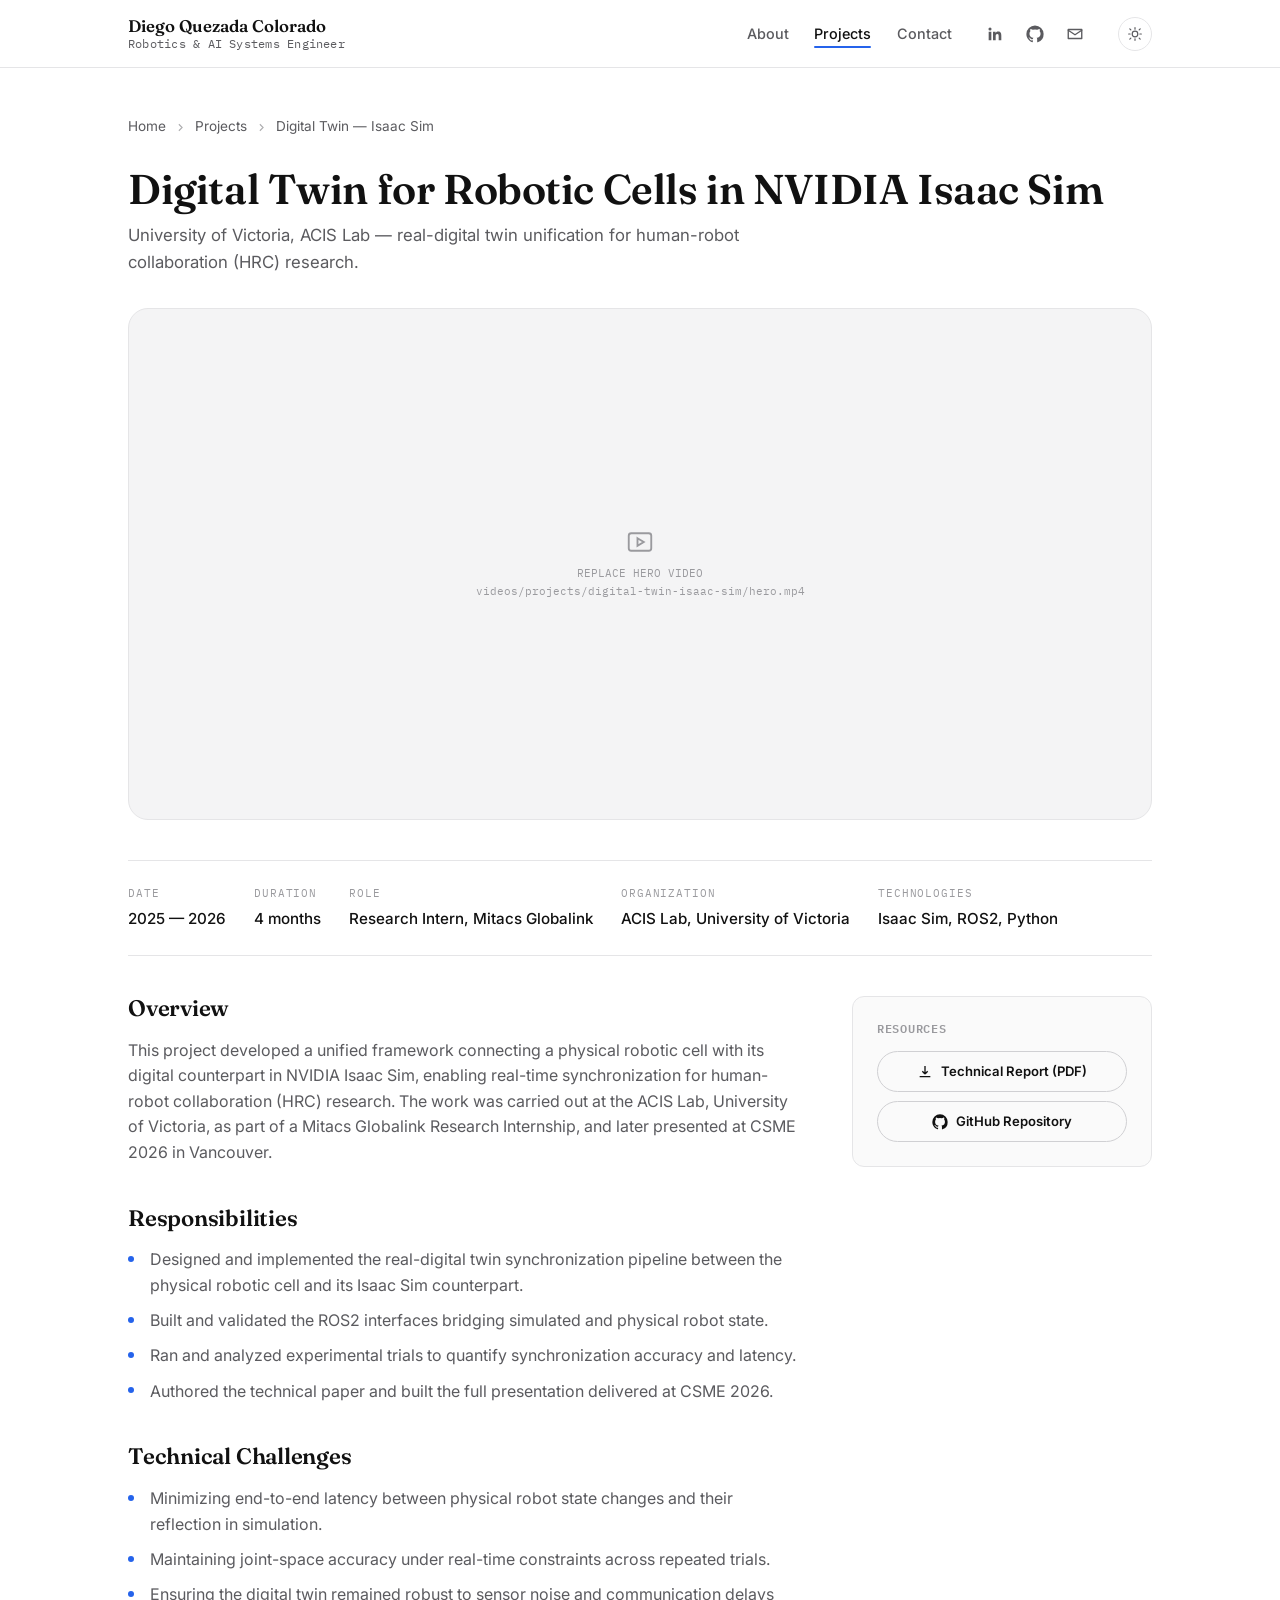
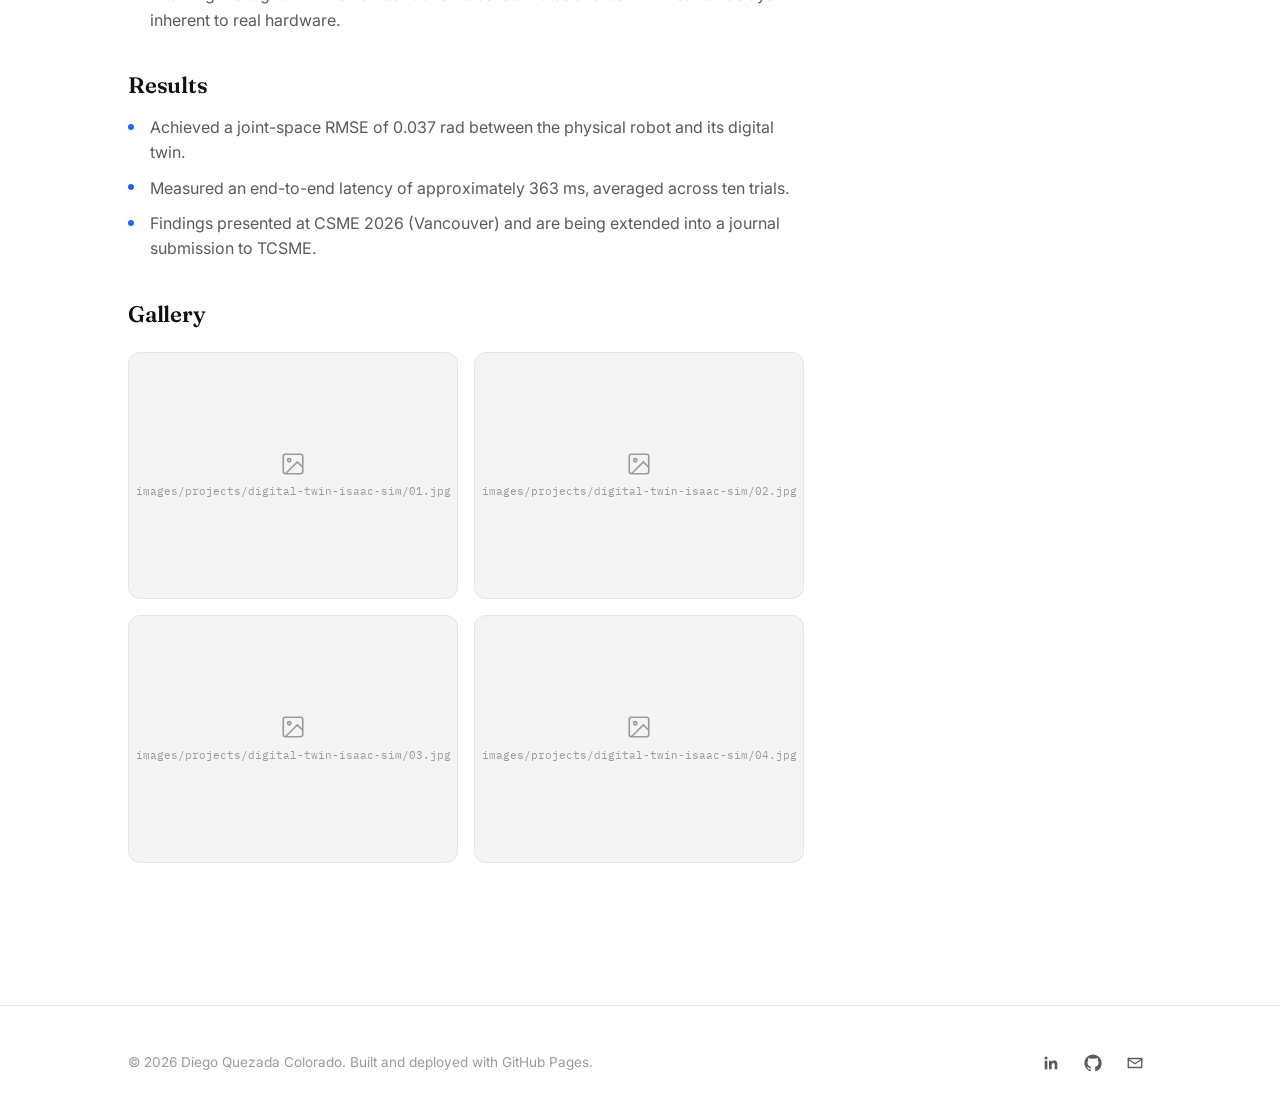
==== projects/digital-twin-isaac-sim/index.html @ 2fb19577 "feat: add new contact page and project details for digital twin, puzzlebot jetson driving, and puzzl" ====
<!DOCTYPE html>
<html lang="en">
<head>
  <meta charset="UTF-8" />
  <meta name="viewport" content="width=device-width, initial-scale=1.0" />
  <title>Digital Twin for Robotic Cells in NVIDIA Isaac Sim — Diego Quezada Colorado</title>
  <meta name="description" content="Real-digital twin unification for human-robot collaboration research using NVIDIA Isaac Sim, developed at the University of Victoria ACIS Lab." />

  <script src="../../js/theme-init.js"></script>

  <link rel="preconnect" href="https://fonts.googleapis.com">
  <link rel="preconnect" href="https://fonts.gstatic.com" crossorigin>
  <link href="https://fonts.googleapis.com/css2?family=Fraunces:wght@400;500;600;700&family=Inter:wght@400;500;600;700&family=IBM+Plex+Mono:wght@400;500&display=swap" rel="stylesheet">

  <link rel="stylesheet" href="../../css/style.css" />
  <link rel="icon" href="data:," />
</head>
<body data-root-depth="2" data-page="projects">

  <div data-include="header"></div>

  <main id="main">
    <section style="padding-top: clamp(2rem, 5vw, 3rem); padding-bottom: 0;">
      <div class="container">
        <nav class="breadcrumb" aria-label="Breadcrumb">
          <a href="/index.html">Home</a>
          <svg viewBox="0 0 24 24" fill="none" stroke="currentColor" stroke-width="2"><path d="M9 6l6 6-6 6"/></svg>
          <a href="/projects.html">Projects</a>
          <svg viewBox="0 0 24 24" fill="none" stroke="currentColor" stroke-width="2"><path d="M9 6l6 6-6 6"/></svg>
          <span>Digital Twin — Isaac Sim</span>
        </nav>

        <h1 class="project-detail-title">Digital Twin for Robotic Cells in NVIDIA Isaac Sim</h1>
        <p class="project-detail-summary">University of Victoria, ACIS Lab — real-digital twin unification for human-robot collaboration (HRC) research.</p>
      </div>
    </section>

    <section style="padding-top: 2rem;">
      <div class="container">

        <div class="project-hero-media">
          <!-- REPLACE VIDEO: videos/projects/digital-twin-isaac-sim/hero.mp4 -->
          <video autoplay loop muted playsinline poster="">
            <source src="../../videos/projects/digital-twin-isaac-sim/hero.mp4" type="video/mp4" />
          </video>
          <div class="project-media-placeholder" style="position:absolute; inset:0;">
            <svg viewBox="0 0 24 24" fill="none" stroke="currentColor" stroke-width="1.5"><rect x="3" y="5" width="18" height="14" rx="2"/><path d="M10 9l5 3-5 3z"/></svg>
            <span>REPLACE HERO VIDEO<br />videos/projects/digital-twin-isaac-sim/hero.mp4</span>
          </div>
        </div>

        <div class="project-meta-row">
          <div class="meta-item">
            <span class="meta-label">Date</span>
            <!-- EDITABLE -->
            <span class="meta-value">2025 — 2026</span>
          </div>
          <div class="meta-item">
            <span class="meta-label">Duration</span>
            <!-- EDITABLE -->
            <span class="meta-value">4 months</span>
          </div>
          <div class="meta-item">
            <span class="meta-label">Role</span>
            <span class="meta-value">Research Intern, Mitacs Globalink</span>
          </div>
          <div class="meta-item">
            <span class="meta-label">Organization</span>
            <span class="meta-value">ACIS Lab, University of Victoria</span>
          </div>
          <div class="meta-item">
            <span class="meta-label">Technologies</span>
            <span class="meta-value">Isaac Sim, ROS2, Python</span>
          </div>
        </div>

        <div class="project-detail-grid">
          <div class="project-detail-body">

            <h2>Overview</h2>
            <p>
              <!-- EDITABLE -->
              This project developed a unified framework connecting a physical robotic cell with its
              digital counterpart in NVIDIA Isaac Sim, enabling real-time synchronization for
              human-robot collaboration (HRC) research. The work was carried out at the ACIS Lab,
              University of Victoria, as part of a Mitacs Globalink Research Internship, and later
              presented at CSME 2026 in Vancouver.
            </p>

            <h2>Responsibilities</h2>
            <ul>
              <li>Designed and implemented the real-digital twin synchronization pipeline between the physical robotic cell and its Isaac Sim counterpart.</li>
              <li>Built and validated the ROS2 interfaces bridging simulated and physical robot state.</li>
              <li>Ran and analyzed experimental trials to quantify synchronization accuracy and latency.</li>
              <li>Authored the technical paper and built the full presentation delivered at CSME 2026.</li>
            </ul>

            <h2>Technical Challenges</h2>
            <ul>
              <li>Minimizing end-to-end latency between physical robot state changes and their reflection in simulation.</li>
              <li>Maintaining joint-space accuracy under real-time constraints across repeated trials.</li>
              <li>Ensuring the digital twin remained robust to sensor noise and communication delays inherent to real hardware.</li>
            </ul>

            <h2>Results</h2>
            <ul>
              <li>Achieved a joint-space RMSE of 0.037 rad between the physical robot and its digital twin.</li>
              <li>Measured an end-to-end latency of approximately 363 ms, averaged across ten trials.</li>
              <li>Findings presented at CSME 2026 (Vancouver) and are being extended into a journal submission to TCSME.</li>
            </ul>

            <h2>Gallery</h2>
            <div class="gallery-grid">
              <div class="gallery-item">
                <div class="gallery-placeholder">
                  <svg viewBox="0 0 24 24" fill="none" stroke="currentColor" stroke-width="1.5"><rect x="3" y="3" width="18" height="18" rx="2"/><circle cx="8.5" cy="8.5" r="1.5"/><path d="M21 15l-5-5L5 21"/></svg>
                  <span>images/projects/digital-twin-isaac-sim/01.jpg</span>
                </div>
              </div>
              <div class="gallery-item">
                <div class="gallery-placeholder">
                  <svg viewBox="0 0 24 24" fill="none" stroke="currentColor" stroke-width="1.5"><rect x="3" y="3" width="18" height="18" rx="2"/><circle cx="8.5" cy="8.5" r="1.5"/><path d="M21 15l-5-5L5 21"/></svg>
                  <span>images/projects/digital-twin-isaac-sim/02.jpg</span>
                </div>
              </div>
              <div class="gallery-item">
                <div class="gallery-placeholder">
                  <svg viewBox="0 0 24 24" fill="none" stroke="currentColor" stroke-width="1.5"><rect x="3" y="3" width="18" height="18" rx="2"/><circle cx="8.5" cy="8.5" r="1.5"/><path d="M21 15l-5-5L5 21"/></svg>
                  <span>images/projects/digital-twin-isaac-sim/03.jpg</span>
                </div>
              </div>
              <div class="gallery-item">
                <div class="gallery-placeholder">
                  <svg viewBox="0 0 24 24" fill="none" stroke="currentColor" stroke-width="1.5"><rect x="3" y="3" width="18" height="18" rx="2"/><circle cx="8.5" cy="8.5" r="1.5"/><path d="M21 15l-5-5L5 21"/></svg>
                  <span>images/projects/digital-twin-isaac-sim/04.jpg</span>
                </div>
              </div>
            </div>

          </div>

          <aside class="project-sidebar">
            <div class="sidebar-card">
              <h3>Resources</h3>
              <div class="sidebar-btn-list">
                <!-- Placeholder: upload PDF to res/ and update href -->
                <a href="../../res/digital-twin-isaac-sim-report.pdf" class="btn btn-outline btn-sm">
                  <svg viewBox="0 0 24 24" fill="none" stroke="currentColor" stroke-width="2"><path d="M12 3v12m0 0l-4-4m4 4l4-4M4 19h16"/></svg>
                  Technical Report (PDF)
                </a>
                <a href="https://github.com/diegoquezadaco" target="_blank" rel="noopener noreferrer" class="btn btn-outline btn-sm">
                  <svg viewBox="0 0 24 24" fill="currentColor"><path d="M12 .5A11.5 11.5 0 0 0 .5 12c0 5.1 3.29 9.42 7.86 10.95.57.1.78-.25.78-.55v-1.94c-3.2.7-3.88-1.54-3.88-1.54-.52-1.33-1.28-1.68-1.28-1.68-1.04-.72.08-.7.08-.7 1.15.08 1.76 1.19 1.76 1.19 1.03 1.76 2.7 1.25 3.36.96.1-.75.4-1.25.73-1.53-2.56-.29-5.25-1.28-5.25-5.7 0-1.26.45-2.29 1.19-3.1-.12-.29-.52-1.47.11-3.06 0 0 .97-.31 3.18 1.18a11.1 11.1 0 0 1 5.8 0c2.2-1.49 3.17-1.18 3.17-1.18.64 1.59.24 2.77.12 3.06.74.81 1.18 1.84 1.18 3.1 0 4.43-2.7 5.4-5.27 5.69.42.36.78 1.07.78 2.16v3.2c0 .3.2.66.79.55A11.5 11.5 0 0 0 23.5 12 11.5 11.5 0 0 0 12 .5z"/></svg>
                  GitHub Repository
                </a>
              </div>
            </div>
          </aside>
        </div>

      </div>
    </section>
  </main>

  <div data-include="footer"></div>

  <script src="../../js/main.js"></script>
</body>
</html>
---- css/style.css ----
/* ==========================================================================
   Diego Quezada Colorado — Portfolio
   Editorial, minimal, black/white with blue accent. Light/Dark theme.
   ========================================================================== */

/* -------------------------------- Tokens -------------------------------- */
:root {
  /* Light theme (default) */
  --color-bg: #ffffff;
  --color-bg-elevated: #fafafa;
  --color-bg-subtle: #f4f4f5;
  --color-text: #111111;
  --color-text-muted: #5b5b5f;
  --color-text-faint: #9a9a9e;
  --color-border: #e5e5e7;
  --color-border-strong: #d0d0d3;
  --color-accent: #2563eb;
  --color-accent-hover: #1d4ed8;
  --color-accent-soft: #eef2ff;

  --font-display: "Fraunces", "Georgia", serif;
  --font-body: "Inter", -apple-system, BlinkMacSystemFont, "Segoe UI", sans-serif;
  --font-mono: "IBM Plex Mono", ui-monospace, SFMono-Regular, Menlo, monospace;

  --maxw: 1120px;
  --pad: clamp(1.25rem, 4vw, 3rem);

  --radius-sm: 6px;
  --radius-md: 12px;
  --radius-lg: 20px;

  --shadow-sm: 0 1px 2px rgba(0,0,0,0.04), 0 1px 1px rgba(0,0,0,0.03);
  --shadow-md: 0 8px 24px rgba(0,0,0,0.06), 0 2px 8px rgba(0,0,0,0.04);
  --shadow-lg: 0 24px 48px rgba(0,0,0,0.10), 0 8px 16px rgba(0,0,0,0.05);

  --ease: cubic-bezier(0.22, 1, 0.36, 1);
  --dur-fast: 150ms;
  --dur-med: 320ms;
  --dur-slow: 600ms;
}

[data-theme="dark"] {
  --color-bg: #0c0c0d;
  --color-bg-elevated: #131315;
  --color-bg-subtle: #17181a;
  --color-text: #f2f2f3;
  --color-text-muted: #a3a3a8;
  --color-text-faint: #6b6b70;
  --color-border: #232326;
  --color-border-strong: #313134;
  --color-accent: #5b8def;
  --color-accent-hover: #7ba3f5;
  --color-accent-soft: #14203a;

  --shadow-sm: 0 1px 2px rgba(0,0,0,0.3);
  --shadow-md: 0 8px 24px rgba(0,0,0,0.4);
  --shadow-lg: 0 24px 48px rgba(0,0,0,0.5);
}

/* -------------------------------- Reset ---------------------------------- */
*, *::before, *::after { box-sizing: border-box; }
* { margin: 0; padding: 0; }

html {
  scroll-behavior: smooth;
  -webkit-text-size-adjust: 100%;
}

@media (prefers-reduced-motion: reduce) {
  html { scroll-behavior: auto; }
  *, *::before, *::after {
    animation-duration: 0.01ms !important;
    animation-iteration-count: 1 !important;
    transition-duration: 0.01ms !important;
    scroll-behavior: auto !important;
  }
}

body {
  background: var(--color-bg);
  color: var(--color-text);
  font-family: var(--font-body);
  font-size: 16px;
  line-height: 1.6;
  -webkit-font-smoothing: antialiased;
  -moz-osx-font-smoothing: grayscale;
  transition: background-color var(--dur-med) var(--ease), color var(--dur-med) var(--ease);
  overflow-x: hidden;
}

img, video { max-width: 100%; display: block; }

a { color: inherit; text-decoration: none; }

ul, ol { list-style: none; }

button { font: inherit; cursor: pointer; background: none; border: none; color: inherit; }

h1, h2, h3, h4 {
  font-family: var(--font-display);
  font-weight: 600;
  line-height: 1.15;
  letter-spacing: -0.01em;
}

/* -------------------------------- Layout --------------------------------- */
.container {
  max-width: var(--maxw);
  margin: 0 auto;
  padding-left: var(--pad);
  padding-right: var(--pad);
}

section {
  padding: clamp(3.5rem, 8vw, 6.5rem) 0;
}

.section-border-top {
  border-top: 1px solid var(--color-border);
}

.section-head {
  display: flex;
  align-items: baseline;
  justify-content: space-between;
  gap: 1.5rem;
  margin-bottom: clamp(2rem, 5vw, 3rem);
  flex-wrap: wrap;
}

.section-eyebrow {
  display: block;
  font-family: var(--font-mono);
  font-size: 0.75rem;
  letter-spacing: 0.12em;
  text-transform: uppercase;
  color: var(--color-accent);
  margin-bottom: 0.6rem;
}

.section-title {
  font-size: clamp(1.6rem, 3vw, 2.25rem);
}

.section-sub {
  color: var(--color-text-muted);
  font-size: 1rem;
  max-width: 46ch;
}

/* -------------------------------- Nav ------------------------------------ */
.site-header {
  position: sticky;
  top: 0;
  z-index: 100;
  background: color-mix(in srgb, var(--color-bg) 88%, transparent);
  backdrop-filter: blur(10px) saturate(140%);
  -webkit-backdrop-filter: blur(10px) saturate(140%);
  border-bottom: 1px solid var(--color-border);
  transition: background-color var(--dur-med) var(--ease), border-color var(--dur-med) var(--ease);
}

.nav {
  display: flex;
  align-items: center;
  justify-content: space-between;
  gap: 1.5rem;
  padding-top: 1rem;
  padding-bottom: 1rem;
}

.nav-brand {
  display: flex;
  flex-direction: column;
  line-height: 1.25;
}

.nav-name {
  font-family: var(--font-display);
  font-weight: 600;
  font-size: 1.05rem;
  color: var(--color-text);
}

.nav-title {
  font-size: 0.72rem;
  color: var(--color-text-muted);
  font-family: var(--font-mono);
  letter-spacing: 0.02em;
}

.nav-right {
  display: flex;
  align-items: center;
  gap: clamp(0.75rem, 2vw, 2rem);
}

.nav-links {
  display: flex;
  align-items: center;
  gap: clamp(1rem, 2vw, 1.75rem);
}

.nav-links a {
  font-size: 0.9rem;
  font-weight: 500;
  color: var(--color-text-muted);
  position: relative;
  padding: 0.25rem 0;
  transition: color var(--dur-fast) var(--ease);
}

.nav-links a:hover,
.nav-links a.active {
  color: var(--color-text);
}

.nav-links a.active::after {
  content: "";
  position: absolute;
  left: 0; right: 0; bottom: -2px;
  height: 2px;
  background: var(--color-accent);
  border-radius: 2px;
}

.nav-icons {
  display: flex;
  align-items: center;
  gap: 0.4rem;
}

.icon-btn {
  display: inline-flex;
  align-items: center;
  justify-content: center;
  width: 34px;
  height: 34px;
  border-radius: 50%;
  color: var(--color-text-muted);
  transition: color var(--dur-fast) var(--ease), background-color var(--dur-fast) var(--ease), transform var(--dur-fast) var(--ease);
}

.icon-btn:hover {
  color: var(--color-accent);
  background: var(--color-accent-soft);
  transform: translateY(-1px);
}

.icon-btn svg { width: 18px; height: 18px; }

.theme-toggle {
  display: inline-flex;
  align-items: center;
  justify-content: center;
  width: 34px;
  height: 34px;
  border-radius: 50%;
  border: 1px solid var(--color-border);
  color: var(--color-text-muted);
  transition: color var(--dur-fast) var(--ease), border-color var(--dur-fast) var(--ease), transform var(--dur-fast) var(--ease);
}

.theme-toggle:hover {
  color: var(--color-accent);
  border-color: var(--color-accent);
  transform: rotate(15deg);
}

.theme-toggle svg { width: 16px; height: 16px; }
.theme-toggle .icon-moon { display: none; }
[data-theme="dark"] .theme-toggle .icon-sun { display: none; }
[data-theme="dark"] .theme-toggle .icon-moon { display: block; }

.nav-toggle {
  display: none;
  width: 34px; height: 34px;
  align-items: center; justify-content: center;
}
.nav-toggle svg { width: 22px; height: 22px; }

/* -------------------------------- Buttons --------------------------------- */
.btn {
  display: inline-flex;
  align-items: center;
  gap: 0.5rem;
  padding: 0.75rem 1.5rem;
  border-radius: 999px;
  font-size: 0.9rem;
  font-weight: 600;
  transition: transform var(--dur-fast) var(--ease), background-color var(--dur-fast) var(--ease), color var(--dur-fast) var(--ease), border-color var(--dur-fast) var(--ease), box-shadow var(--dur-fast) var(--ease);
  white-space: nowrap;
}

.btn:active { transform: scale(0.97); }

.btn-primary {
  background: var(--color-accent);
  color: #ffffff;
  box-shadow: var(--shadow-sm);
}
.btn-primary:hover {
  background: var(--color-accent-hover);
  box-shadow: var(--shadow-md);
  transform: translateY(-2px);
}

.btn-outline {
  border: 1.5px solid var(--color-border-strong);
  color: var(--color-text);
}
.btn-outline:hover {
  border-color: var(--color-accent);
  color: var(--color-accent);
  transform: translateY(-2px);
}

.btn-ghost {
  color: var(--color-text-muted);
  padding: 0.75rem 1rem;
}
.btn-ghost:hover { color: var(--color-accent); }

.btn-sm { padding: 0.55rem 1.1rem; font-size: 0.82rem; }

.btn svg { width: 16px; height: 16px; }

/* -------------------------------- Hero ------------------------------------ */
.hero {
  padding-top: clamp(3.5rem, 9vw, 6rem);
  padding-bottom: clamp(3rem, 7vw, 5rem);
}

.hero-grid {
  display: grid;
  grid-template-columns: 1.3fr 0.7fr;
  gap: clamp(2rem, 5vw, 4rem);
  align-items: center;
}

.hero-eyebrow {
  font-family: var(--font-mono);
  font-size: 0.8rem;
  letter-spacing: 0.14em;
  text-transform: uppercase;
  color: var(--color-accent);
  margin-bottom: 1.25rem;
  opacity: 0;
  animation: fade-up var(--dur-slow) var(--ease) forwards;
}

.hero-name {
  font-size: clamp(2.6rem, 6.5vw, 4.5rem);
  font-weight: 600;
  letter-spacing: -0.02em;
  margin-bottom: 0.75rem;
  opacity: 0;
  animation: fade-up var(--dur-slow) var(--ease) 80ms forwards;
}

.hero-title {
  font-size: clamp(1.05rem, 2vw, 1.3rem);
  color: var(--color-text-muted);
  font-weight: 500;
  margin-bottom: 1.5rem;
  opacity: 0;
  animation: fade-up var(--dur-slow) var(--ease) 160ms forwards;
}

.hero-intro {
  max-width: 56ch;
  color: var(--color-text-muted);
  font-size: 1.05rem;
  margin-bottom: 2.25rem;
  opacity: 0;
  animation: fade-up var(--dur-slow) var(--ease) 240ms forwards;
}

.hero-ctas {
  display: flex;
  gap: 0.9rem;
  flex-wrap: wrap;
  opacity: 0;
  animation: fade-up var(--dur-slow) var(--ease) 320ms forwards;
}

.hero-photo-wrap {
  opacity: 0;
  animation: fade-up var(--dur-slow) var(--ease) 200ms forwards;
}

.hero-photo {
  width: 100%;
  aspect-ratio: 1 / 1.1;
  border-radius: var(--radius-lg);
  background: var(--color-bg-subtle);
  border: 1px solid var(--color-border);
  display: flex;
  align-items: center;
  justify-content: center;
  overflow: hidden;
  box-shadow: var(--shadow-md);
}

.hero-photo img {
  width: 100%; height: 100%; object-fit: cover;
}

.hero-photo-placeholder {
  display: flex;
  flex-direction: column;
  align-items: center;
  gap: 0.6rem;
  color: var(--color-text-faint);
  text-align: center;
  padding: 1.5rem;
}
.hero-photo-placeholder svg { width: 44px; height: 44px; }
.hero-photo-placeholder span {
  font-family: var(--font-mono);
  font-size: 0.72rem;
  letter-spacing: 0.03em;
}

@keyframes fade-up {
  from { opacity: 0; transform: translateY(14px); }
  to { opacity: 1; transform: translateY(0); }
}

/* -------------------------------- About ----------------------------------- */
.about-grid {
  display: grid;
  grid-template-columns: 0.9fr 1.5fr;
  gap: clamp(2rem, 5vw, 4rem);
}

.about-body p { margin-bottom: 1.1rem; color: var(--color-text-muted); }
.about-body p:last-child { margin-bottom: 0; }
.about-body strong { color: var(--color-text); font-weight: 600; }

.about-stats {
  display: flex;
  flex-direction: column;
  gap: 1.5rem;
}

.stat-block {
  padding-bottom: 1.25rem;
  border-bottom: 1px solid var(--color-border);
}
.stat-block:last-child { border-bottom: none; padding-bottom: 0; }

.stat-num {
  font-family: var(--font-display);
  font-size: 1.9rem;
  color: var(--color-accent);
  display: block;
  margin-bottom: 0.15rem;
}

.stat-label {
  font-size: 0.85rem;
  color: var(--color-text-muted);
}

/* -------------------------------- Reveal on scroll ------------------------- */
.reveal {
  opacity: 0;
  transform: translateY(24px);
  transition: opacity 700ms var(--ease), transform 700ms var(--ease);
}
.reveal.is-visible {
  opacity: 1;
  transform: translateY(0);
}

/* -------------------------------- Project cards ---------------------------- */
.project-grid {
  display: grid;
  grid-template-columns: repeat(3, 1fr);
  gap: 1.75rem;
}

.project-card {
  border: 1px solid var(--color-border);
  border-radius: var(--radius-md);
  overflow: hidden;
  background: var(--color-bg-elevated);
  display: flex;
  flex-direction: column;
  transition: transform var(--dur-med) var(--ease), box-shadow var(--dur-med) var(--ease), border-color var(--dur-med) var(--ease);
}

.project-card:hover {
  transform: translateY(-4px);
  box-shadow: var(--shadow-lg);
  border-color: var(--color-border-strong);
}

.project-media {
  position: relative;
  width: 100%;
  aspect-ratio: 16 / 10;
  background: var(--color-bg-subtle);
  overflow: hidden;
}

.project-media video,
.project-media img {
  width: 100%; height: 100%; object-fit: cover;
}

.project-media-placeholder {
  position: absolute; inset: 0;
  display: flex;
  flex-direction: column;
  align-items: center;
  justify-content: center;
  gap: 0.5rem;
  color: var(--color-text-faint);
  font-family: var(--font-mono);
  font-size: 0.68rem;
  text-align: center;
  padding: 1rem;
}
.project-media-placeholder svg { width: 30px; height: 30px; }

.project-card-body {
  padding: 1.5rem;
  display: flex;
  flex-direction: column;
  gap: 0.75rem;
  flex: 1;
}

.project-card-title {
  font-size: 1.08rem;
  font-weight: 600;
}

.project-card-desc {
  font-size: 0.9rem;
  color: var(--color-text-muted);
  flex: 1;
}

.tag-row {
  display: flex;
  flex-wrap: wrap;
  gap: 0.4rem;
}

.tag {
  font-family: var(--font-mono);
  font-size: 0.68rem;
  letter-spacing: 0.02em;
  padding: 0.28rem 0.6rem;
  border-radius: 999px;
  background: var(--color-bg-subtle);
  color: var(--color-text-muted);
  border: 1px solid var(--color-border);
}

.project-card-link {
  display: inline-flex;
  align-items: center;
  gap: 0.4rem;
  font-size: 0.86rem;
  font-weight: 600;
  color: var(--color-accent);
  margin-top: 0.25rem;
}
.project-card-link svg {
  width: 14px; height: 14px;
  transition: transform var(--dur-fast) var(--ease);
}
.project-card-link:hover svg { transform: translateX(3px); }

/* -------------------------------- Timeline --------------------------------- */
.timeline {
  position: relative;
  padding-left: 2rem;
}

.timeline::before {
  content: "";
  position: absolute;
  left: 6px; top: 6px; bottom: 6px;
  width: 1.5px;
  background: var(--color-border);
}

.timeline-item {
  position: relative;
  padding-bottom: 2.5rem;
}
.timeline-item:last-child { padding-bottom: 0; }

.timeline-dot {
  position: absolute;
  left: -2rem;
  top: 0.35rem;
  width: 13px; height: 13px;
  border-radius: 50%;
  background: var(--color-bg);
  border: 2px solid var(--color-accent);
}

.timeline-card {
  display: flex;
  gap: 1.25rem;
  align-items: flex-start;
}

.timeline-logo {
  flex-shrink: 0;
  width: 52px; height: 52px;
  border-radius: var(--radius-sm);
  border: 1px solid var(--color-border);
  background: var(--color-bg-subtle);
  display: flex;
  align-items: center;
  justify-content: center;
  overflow: hidden;
}
.timeline-logo img { width: 100%; height: 100%; object-fit: contain; padding: 6px; }
.timeline-logo svg { width: 22px; height: 22px; color: var(--color-text-faint); }

.timeline-content { flex: 1; }

.timeline-dates {
  font-family: var(--font-mono);
  font-size: 0.74rem;
  color: var(--color-accent);
  letter-spacing: 0.02em;
  margin-bottom: 0.2rem;
  display: block;
}

.timeline-role {
  font-size: 1.05rem;
  font-weight: 600;
  margin-bottom: 0.15rem;
}

.timeline-org {
  font-size: 0.92rem;
  color: var(--color-text-muted);
  margin-bottom: 0.6rem;
}

.timeline-desc {
  color: var(--color-text-muted);
  font-size: 0.92rem;
  max-width: 62ch;
}

/* -------------------------------- Cards grid (certs / conf) ---------------- */
.card-grid {
  display: grid;
  grid-template-columns: repeat(auto-fit, minmax(280px, 1fr));
  gap: 1.25rem;
}

.info-card {
  border: 1px solid var(--color-border);
  border-radius: var(--radius-md);
  padding: 1.5rem;
  background: var(--color-bg-elevated);
  transition: transform var(--dur-med) var(--ease), box-shadow var(--dur-med) var(--ease);
}
.info-card:hover {
  transform: translateY(-3px);
  box-shadow: var(--shadow-md);
}

.info-card-icon {
  width: 38px; height: 38px;
  border-radius: 50%;
  background: var(--color-accent-soft);
  color: var(--color-accent);
  display: flex; align-items: center; justify-content: center;
  margin-bottom: 1rem;
}
.info-card-icon svg { width: 18px; height: 18px; }

.info-card-title { font-size: 1rem; font-weight: 600; margin-bottom: 0.3rem; }
.info-card-org { font-size: 0.88rem; color: var(--color-text-muted); margin-bottom: 0.15rem; }
.info-card-date { font-family: var(--font-mono); font-size: 0.74rem; color: var(--color-text-faint); }

.info-card-desc {
  font-size: 0.88rem;
  color: var(--color-text-muted);
  margin-top: 0.75rem;
}

.info-card-links {
  display: flex;
  gap: 0.5rem;
  margin-top: 1rem;
  flex-wrap: wrap;
}

/* -------------------------------- Skills ------------------------------------ */
.skills-grid {
  display: grid;
  grid-template-columns: repeat(3, 1fr);
  gap: 2rem;
}

.skills-col h3 {
  font-size: 0.95rem;
  text-transform: uppercase;
  letter-spacing: 0.06em;
  color: var(--color-text-faint);
  font-family: var(--font-mono);
  font-weight: 500;
  margin-bottom: 1.1rem;
}

.pill-row {
  display: flex;
  flex-wrap: wrap;
  gap: 0.5rem;
}

.pill {
  font-size: 0.85rem;
  padding: 0.45rem 0.9rem;
  border-radius: 999px;
  border: 1px solid var(--color-border);
  color: var(--color-text);
  background: var(--color-bg-elevated);
  transition: border-color var(--dur-fast) var(--ease), color var(--dur-fast) var(--ease);
}
.pill:hover { border-color: var(--color-accent); color: var(--color-accent); }

.skill-line-list { display: flex; flex-direction: column; gap: 0.85rem; }
.skill-line { display: flex; align-items: center; justify-content: space-between; gap: 1rem; }
.skill-line span:first-child { font-size: 0.92rem; }
.skill-line span:last-child { font-size: 0.78rem; color: var(--color-text-faint); font-family: var(--font-mono); }

/* -------------------------------- Footer ------------------------------------ */
.site-footer {
  border-top: 1px solid var(--color-border);
  padding: 2.5rem 0;
}

.footer-row {
  display: flex;
  align-items: center;
  justify-content: space-between;
  flex-wrap: wrap;
  gap: 1rem;
}

.footer-copy { font-size: 0.85rem; color: var(--color-text-faint); }

.footer-icons { display: flex; gap: 0.5rem; }

/* -------------------------------- Contact page ------------------------------ */
.contact-grid {
  display: grid;
  grid-template-columns: 0.9fr 1.1fr;
  gap: clamp(2rem, 5vw, 4rem);
}

.contact-links { display: flex; flex-direction: column; gap: 1rem; }

.contact-link-card {
  display: flex;
  align-items: center;
  gap: 1rem;
  padding: 1.1rem 1.25rem;
  border: 1px solid var(--color-border);
  border-radius: var(--radius-md);
  transition: transform var(--dur-fast) var(--ease), border-color var(--dur-fast) var(--ease), box-shadow var(--dur-fast) var(--ease);
}
.contact-link-card:hover {
  transform: translateY(-2px);
  border-color: var(--color-accent);
  box-shadow: var(--shadow-sm);
}

.contact-link-icon {
  width: 42px; height: 42px;
  border-radius: 50%;
  background: var(--color-accent-soft);
  color: var(--color-accent);
  display: flex; align-items: center; justify-content: center;
  flex-shrink: 0;
}
.contact-link-icon svg { width: 19px; height: 19px; }

.contact-link-label { font-size: 0.78rem; color: var(--color-text-faint); font-family: var(--font-mono); }
.contact-link-value { font-size: 0.98rem; font-weight: 600; }

.form-field { margin-bottom: 1.25rem; }
.form-field label {
  display: block;
  font-size: 0.8rem;
  font-family: var(--font-mono);
  color: var(--color-text-muted);
  margin-bottom: 0.4rem;
}
.form-field input,
.form-field textarea {
  width: 100%;
  padding: 0.85rem 1rem;
  border: 1px solid var(--color-border);
  border-radius: var(--radius-sm);
  background: var(--color-bg-elevated);
  color: var(--color-text);
  font-family: var(--font-body);
  font-size: 0.95rem;
  transition: border-color var(--dur-fast) var(--ease), box-shadow var(--dur-fast) var(--ease);
}
.form-field input:focus,
.form-field textarea:focus {
  outline: none;
  border-color: var(--color-accent);
  box-shadow: 0 0 0 3px var(--color-accent-soft);
}
.form-field textarea { resize: vertical; min-height: 140px; }

.form-note {
  font-size: 0.82rem;
  color: var(--color-text-faint);
  margin-top: 0.75rem;
}

/* -------------------------------- Project detail page ----------------------- */
.project-hero-media {
  width: 100%;
  aspect-ratio: 16 / 8;
  border-radius: var(--radius-lg);
  overflow: hidden;
  background: var(--color-bg-subtle);
  border: 1px solid var(--color-border);
  margin-bottom: 2.5rem;
  position: relative;
}
.project-hero-media video,
.project-hero-media img { width: 100%; height: 100%; object-fit: cover; }

.project-meta-row {
  display: flex;
  flex-wrap: wrap;
  gap: 1.75rem;
  margin: 1.5rem 0 2.5rem;
  padding: 1.5rem 0;
  border-top: 1px solid var(--color-border);
  border-bottom: 1px solid var(--color-border);
}

.meta-item { display: flex; flex-direction: column; gap: 0.25rem; }
.meta-label {
  font-family: var(--font-mono);
  font-size: 0.7rem;
  text-transform: uppercase;
  letter-spacing: 0.08em;
  color: var(--color-text-faint);
}
.meta-value { font-size: 0.95rem; font-weight: 500; }

.project-detail-grid {
  display: grid;
  grid-template-columns: 1fr 300px;
  gap: 3rem;
}

.project-detail-body h2 {
  font-size: 1.4rem;
  margin-top: 2.5rem;
  margin-bottom: 1rem;
}
.project-detail-body h2:first-child { margin-top: 0; }
.project-detail-body p { color: var(--color-text-muted); margin-bottom: 1rem; }
.project-detail-body ul { margin-bottom: 1rem; }
.project-detail-body li {
  position: relative;
  padding-left: 1.4rem;
  color: var(--color-text-muted);
  margin-bottom: 0.6rem;
}
.project-detail-body li::before {
  content: "";
  position: absolute;
  left: 0; top: 0.55em;
  width: 6px; height: 6px;
  border-radius: 50%;
  background: var(--color-accent);
}

.project-sidebar {
  display: flex;
  flex-direction: column;
  gap: 1rem;
  height: fit-content;
  position: sticky;
  top: 6rem;
}

.sidebar-card {
  border: 1px solid var(--color-border);
  border-radius: var(--radius-md);
  padding: 1.5rem;
  background: var(--color-bg-elevated);
}
.sidebar-card h3 {
  font-family: var(--font-mono);
  font-size: 0.78rem;
  text-transform: uppercase;
  letter-spacing: 0.06em;
  color: var(--color-text-faint);
  margin-bottom: 1rem;
}
.sidebar-btn-list { display: flex; flex-direction: column; gap: 0.6rem; }
.sidebar-btn-list .btn { width: 100%; justify-content: center; }

.gallery-grid {
  display: grid;
  grid-template-columns: repeat(2, 1fr);
  gap: 1rem;
  margin: 1.5rem 0 2.5rem;
}
.gallery-item {
  aspect-ratio: 4 / 3;
  border-radius: var(--radius-md);
  overflow: hidden;
  background: var(--color-bg-subtle);
  border: 1px solid var(--color-border);
  position: relative;
}
.gallery-item img, .gallery-item video { width: 100%; height: 100%; object-fit: cover; }
.gallery-placeholder {
  position: absolute; inset: 0;
  display: flex; flex-direction: column; align-items: center; justify-content: center;
  gap: 0.4rem;
  color: var(--color-text-faint);
  font-family: var(--font-mono); font-size: 0.68rem;
}
.gallery-placeholder svg { width: 26px; height: 26px; }

.breadcrumb {
  display: flex;
  align-items: center;
  gap: 0.5rem;
  font-size: 0.85rem;
  color: var(--color-text-muted);
  margin-bottom: 1.75rem;
}
.breadcrumb a { color: var(--color-text-muted); transition: color var(--dur-fast) var(--ease); }
.breadcrumb a:hover { color: var(--color-accent); }
.breadcrumb svg { width: 13px; height: 13px; opacity: 0.5; }

.project-detail-title {
  font-size: clamp(1.8rem, 4vw, 2.6rem);
  margin-bottom: 0.5rem;
}
.project-detail-summary {
  color: var(--color-text-muted);
  font-size: 1.05rem;
  max-width: 65ch;
}

/* -------------------------------- Projects listing page ---------------------- */
.projects-page-grid {
  display: grid;
  grid-template-columns: repeat(2, 1fr);
  gap: 1.75rem;
}

/* -------------------------------- Comparison / misc -------------------------- */
.divider {
  height: 1px;
  background: var(--color-border);
  margin: 3rem 0;
}

/* -------------------------------- Responsive ---------------------------------- */
@media (max-width: 900px) {
  .hero-grid { grid-template-columns: 1fr; }
  .hero-photo-wrap { order: -1; max-width: 260px; margin: 0 auto; }
  .about-grid { grid-template-columns: 1fr; }
  .project-grid { grid-template-columns: repeat(2, 1fr); }
  .projects-page-grid { grid-template-columns: 1fr; }
  .skills-grid { grid-template-columns: 1fr; }
  .contact-grid { grid-template-columns: 1fr; }
  .project-detail-grid { grid-template-columns: 1fr; }
  .project-sidebar { position: static; }
  .gallery-grid { grid-template-columns: repeat(2, 1fr); }
}

@media (max-width: 720px) {
  .nav-links { display: none; }
  .nav-toggle { display: inline-flex; }
  .project-grid { grid-template-columns: 1fr; }
  .project-meta-row { gap: 1.25rem; }
}

@media (max-width: 480px) {
  .gallery-grid { grid-template-columns: 1fr; }
  .hero-ctas { flex-direction: column; align-items: stretch; }
  .hero-ctas .btn { justify-content: center; }
}

/* Mobile nav drawer */
.mobile-nav {
  display: none;
  flex-direction: column;
  gap: 0.25rem;
  padding: 0.5rem var(--pad) 1.25rem;
  border-top: 1px solid var(--color-border);
}
.mobile-nav.is-open { display: flex; }
.mobile-nav a {
  padding: 0.75rem 0;
  font-size: 0.98rem;
  font-weight: 500;
  color: var(--color-text-muted);
  border-bottom: 1px solid var(--color-border);
}
.mobile-nav a:last-child { border-bottom: none; }
.mobile-nav a.active { color: var(--color-accent); }
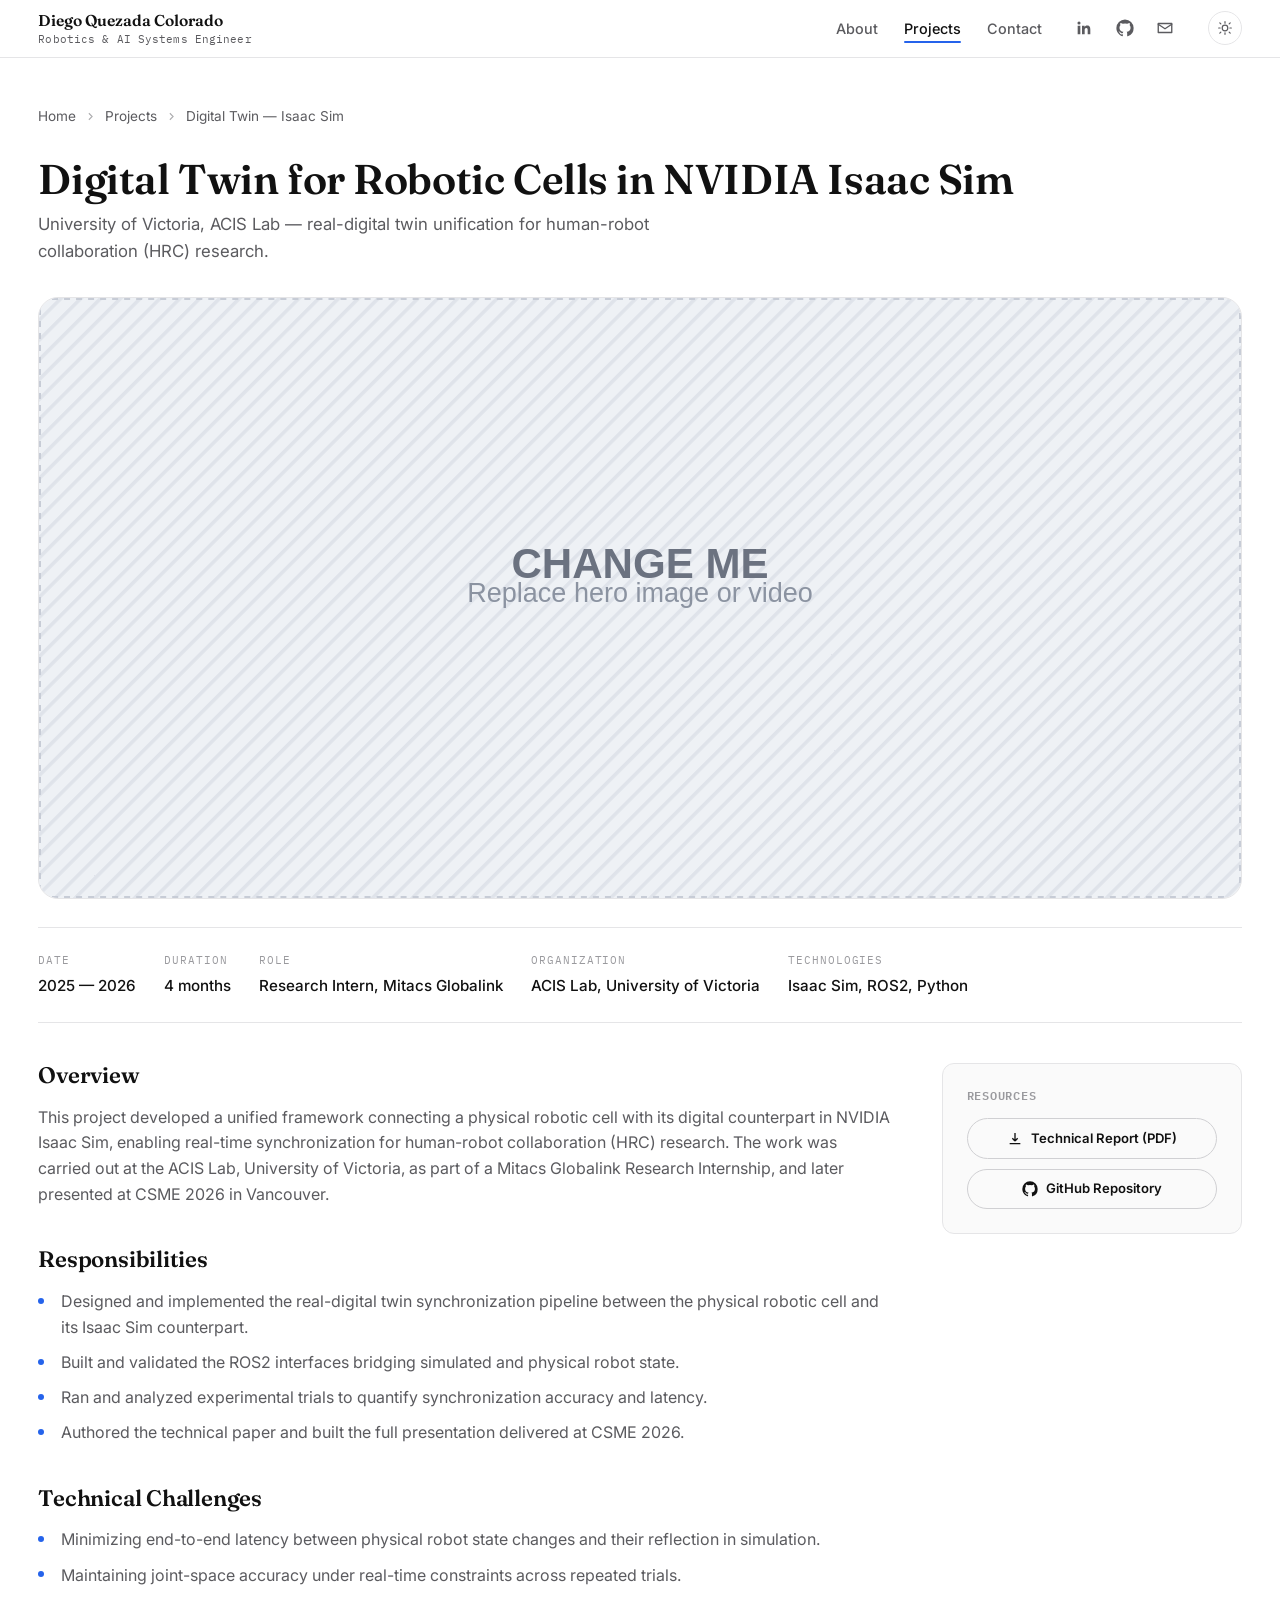
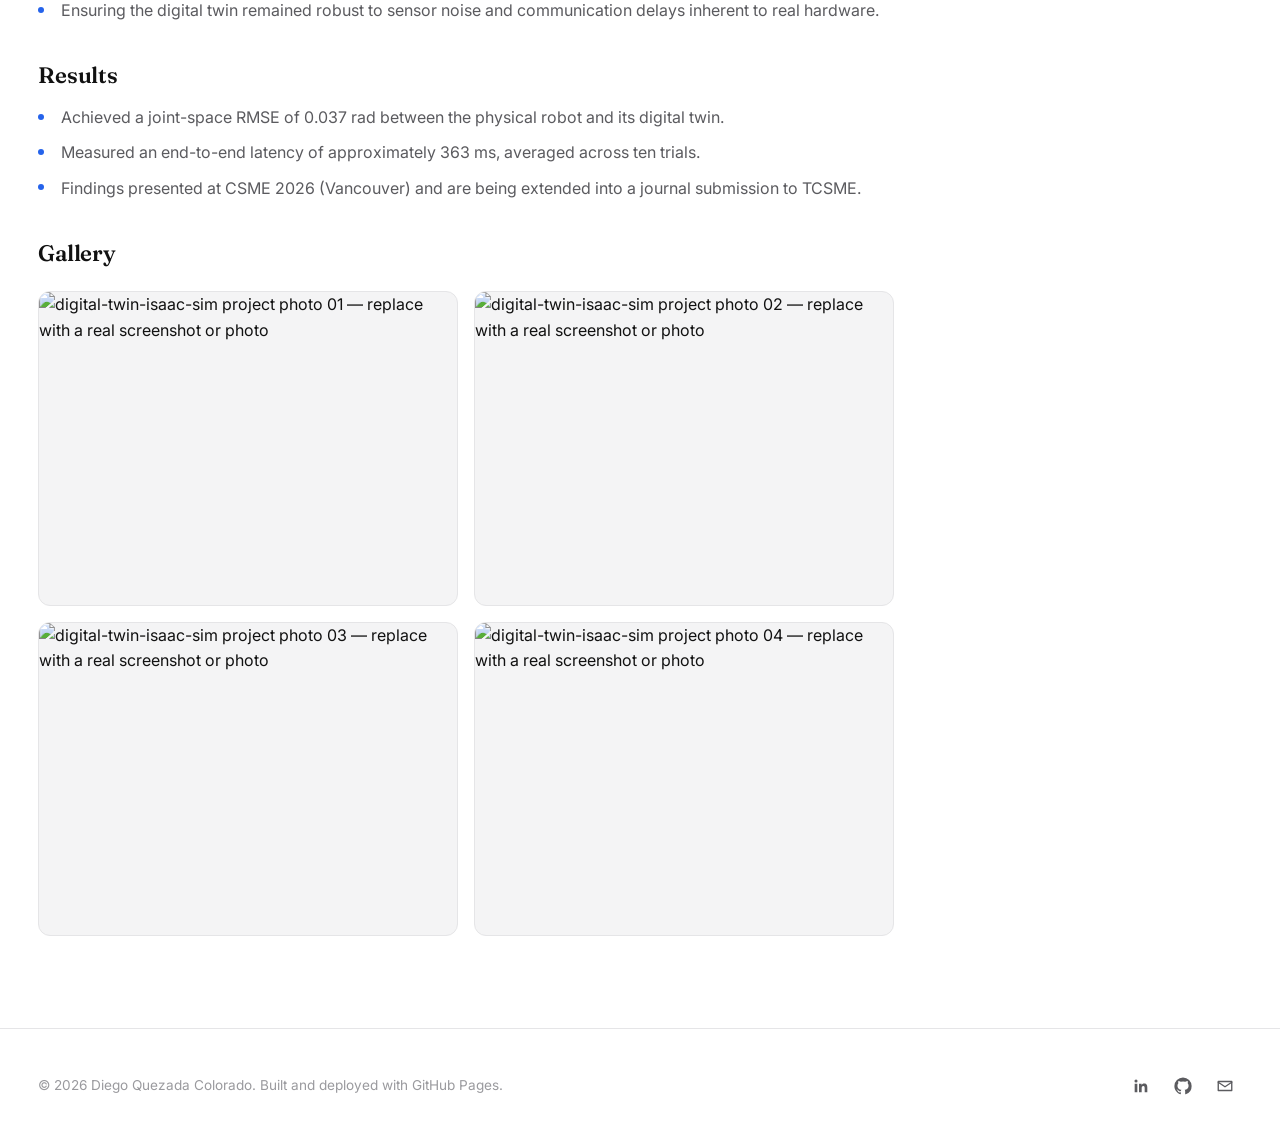
==== commit 4a230f63: "Remove unused .gitkeep files, update project media handling with fallback images, and add new placeh" ====
--- a/projects/digital-twin-isaac-sim/index.html
+++ b/projects/digital-twin-isaac-sim/index.html
@@ -3,6 +3,7 @@
 <head>
   <meta charset="UTF-8" />
   <meta name="viewport" content="width=device-width, initial-scale=1.0" />
+  <meta name="color-scheme" content="light dark" />
   <title>Digital Twin for Robotic Cells in NVIDIA Isaac Sim — Diego Quezada Colorado</title>
   <meta name="description" content="Real-digital twin unification for human-robot collaboration research using NVIDIA Isaac Sim, developed at the University of Victoria ACIS Lab." />
 
@@ -40,13 +41,8 @@
 
         <div class="project-hero-media">
           <!-- REPLACE VIDEO: videos/projects/digital-twin-isaac-sim/hero.mp4 -->
-          <video autoplay loop muted playsinline poster="">
-            <source src="../../videos/projects/digital-twin-isaac-sim/hero.mp4" type="video/mp4" />
-          </video>
-          <div class="project-media-placeholder" style="position:absolute; inset:0;">
-            <svg viewBox="0 0 24 24" fill="none" stroke="currentColor" stroke-width="1.5"><rect x="3" y="5" width="18" height="14" rx="2"/><path d="M10 9l5 3-5 3z"/></svg>
-            <span>REPLACE HERO VIDEO<br />videos/projects/digital-twin-isaac-sim/hero.mp4</span>
-          </div>
+          <img class="media-fallback" src="../../images/placeholders/media-16x8.svg" alt="digital-twin-isaac-sim project hero preview — replace with a demo video or photo" />
+          <video muted loop playsinline data-video-src="../../videos/projects/digital-twin-isaac-sim/hero.mp4"></video>
         </div>
 
         <div class="project-meta-row">
@@ -112,28 +108,16 @@
             <h2>Gallery</h2>
             <div class="gallery-grid">
               <div class="gallery-item">
-                <div class="gallery-placeholder">
-                  <svg viewBox="0 0 24 24" fill="none" stroke="currentColor" stroke-width="1.5"><rect x="3" y="3" width="18" height="18" rx="2"/><circle cx="8.5" cy="8.5" r="1.5"/><path d="M21 15l-5-5L5 21"/></svg>
-                  <span>images/projects/digital-twin-isaac-sim/01.jpg</span>
-                </div>
+                <img src="../../images/projects/digital-twin-isaac-sim/01.jpg" data-fallback="../../images/placeholders/gallery-4x3.svg" alt="digital-twin-isaac-sim project photo 01 — replace with a real screenshot or photo" />
               </div>
               <div class="gallery-item">
-                <div class="gallery-placeholder">
-                  <svg viewBox="0 0 24 24" fill="none" stroke="currentColor" stroke-width="1.5"><rect x="3" y="3" width="18" height="18" rx="2"/><circle cx="8.5" cy="8.5" r="1.5"/><path d="M21 15l-5-5L5 21"/></svg>
-                  <span>images/projects/digital-twin-isaac-sim/02.jpg</span>
-                </div>
+                <img src="../../images/projects/digital-twin-isaac-sim/02.jpg" data-fallback="../../images/placeholders/gallery-4x3.svg" alt="digital-twin-isaac-sim project photo 02 — replace with a real screenshot or photo" />
               </div>
               <div class="gallery-item">
-                <div class="gallery-placeholder">
-                  <svg viewBox="0 0 24 24" fill="none" stroke="currentColor" stroke-width="1.5"><rect x="3" y="3" width="18" height="18" rx="2"/><circle cx="8.5" cy="8.5" r="1.5"/><path d="M21 15l-5-5L5 21"/></svg>
-                  <span>images/projects/digital-twin-isaac-sim/03.jpg</span>
-                </div>
+                <img src="../../images/projects/digital-twin-isaac-sim/03.jpg" data-fallback="../../images/placeholders/gallery-4x3.svg" alt="digital-twin-isaac-sim project photo 03 — replace with a real screenshot or photo" />
               </div>
               <div class="gallery-item">
-                <div class="gallery-placeholder">
-                  <svg viewBox="0 0 24 24" fill="none" stroke="currentColor" stroke-width="1.5"><rect x="3" y="3" width="18" height="18" rx="2"/><circle cx="8.5" cy="8.5" r="1.5"/><path d="M21 15l-5-5L5 21"/></svg>
-                  <span>images/projects/digital-twin-isaac-sim/04.jpg</span>
-                </div>
+                <img src="../../images/projects/digital-twin-isaac-sim/04.jpg" data-fallback="../../images/placeholders/gallery-4x3.svg" alt="digital-twin-isaac-sim project photo 04 — replace with a real screenshot or photo" />
               </div>
             </div>
 
--- a/css/style.css
+++ b/css/style.css
@@ -4,6 +4,14 @@
    ========================================================================== */
 
 /* -------------------------------- Tokens -------------------------------- */
+:root {
+  color-scheme: light;
+}
+
+[data-theme="dark"] {
+  color-scheme: dark;
+}
+
 :root {
   /* Light theme (default) */
   --color-bg: #ffffff;
@@ -22,8 +30,8 @@
   --font-body: "Inter", -apple-system, BlinkMacSystemFont, "Segoe UI", sans-serif;
   --font-mono: "IBM Plex Mono", ui-monospace, SFMono-Regular, Menlo, monospace;
 
-  --maxw: 1120px;
-  --pad: clamp(1.25rem, 4vw, 3rem);
+  --maxw: 1360px;
+  --pad: clamp(1.25rem, 3vw, 2.5rem);
 
   --radius-sm: 6px;
   --radius-md: 12px;
@@ -112,7 +120,7 @@
 }
 
 section {
-  padding: clamp(3.5rem, 8vw, 6.5rem) 0;
+  padding: clamp(2.25rem, 4vw, 3.5rem) 0;
 }
 
 .section-border-top {
@@ -124,27 +132,27 @@
   align-items: baseline;
   justify-content: space-between;
   gap: 1.5rem;
-  margin-bottom: clamp(2rem, 5vw, 3rem);
+  margin-bottom: clamp(1.25rem, 3vw, 1.85rem);
   flex-wrap: wrap;
 }
 
 .section-eyebrow {
   display: block;
   font-family: var(--font-mono);
-  font-size: 0.75rem;
+  font-size: 0.7rem;
   letter-spacing: 0.12em;
   text-transform: uppercase;
   color: var(--color-accent);
-  margin-bottom: 0.6rem;
+  margin-bottom: 0.4rem;
 }
 
 .section-title {
-  font-size: clamp(1.6rem, 3vw, 2.25rem);
+  font-size: clamp(1.3rem, 2.2vw, 1.7rem);
 }
 
 .section-sub {
   color: var(--color-text-muted);
-  font-size: 1rem;
+  font-size: 0.92rem;
   max-width: 46ch;
 }
 
@@ -165,28 +173,28 @@
   align-items: center;
   justify-content: space-between;
   gap: 1.5rem;
-  padding-top: 1rem;
-  padding-bottom: 1rem;
+  padding-top: 0.7rem;
+  padding-bottom: 0.7rem;
 }
 
 .nav-brand {
   display: flex;
   flex-direction: column;
-  line-height: 1.25;
+  line-height: 1.3;
 }
 
 .nav-name {
   font-family: var(--font-display);
   font-weight: 600;
-  font-size: 1.05rem;
+  font-size: 0.98rem;
   color: var(--color-text);
 }
 
 .nav-title {
-  font-size: 0.72rem;
+  font-size: 0.68rem;
   color: var(--color-text-muted);
   font-family: var(--font-mono);
-  letter-spacing: 0.02em;
+  letter-spacing: 0.01em;
 }
 
 .nav-right {
@@ -327,58 +335,58 @@
 
 /* -------------------------------- Hero ------------------------------------ */
 .hero {
-  padding-top: clamp(3.5rem, 9vw, 6rem);
-  padding-bottom: clamp(3rem, 7vw, 5rem);
+  padding-top: clamp(2rem, 4vw, 3rem);
+  padding-bottom: clamp(1.5rem, 3vw, 2.25rem);
 }
 
 .hero-grid {
   display: grid;
-  grid-template-columns: 1.3fr 0.7fr;
-  gap: clamp(2rem, 5vw, 4rem);
+  grid-template-columns: 1.6fr 0.4fr;
+  gap: clamp(1.5rem, 4vw, 3rem);
   align-items: center;
 }
 
 .hero-eyebrow {
   font-family: var(--font-mono);
-  font-size: 0.8rem;
-  letter-spacing: 0.14em;
+  font-size: 0.72rem;
+  letter-spacing: 0.12em;
   text-transform: uppercase;
   color: var(--color-accent);
-  margin-bottom: 1.25rem;
+  margin-bottom: 0.75rem;
   opacity: 0;
   animation: fade-up var(--dur-slow) var(--ease) forwards;
 }
 
 .hero-name {
-  font-size: clamp(2.6rem, 6.5vw, 4.5rem);
+  font-size: clamp(1.9rem, 3.6vw, 2.75rem);
   font-weight: 600;
   letter-spacing: -0.02em;
-  margin-bottom: 0.75rem;
+  margin-bottom: 0.5rem;
   opacity: 0;
   animation: fade-up var(--dur-slow) var(--ease) 80ms forwards;
 }
 
 .hero-title {
-  font-size: clamp(1.05rem, 2vw, 1.3rem);
+  font-size: clamp(0.92rem, 1.4vw, 1.05rem);
   color: var(--color-text-muted);
   font-weight: 500;
+  margin-bottom: 0.85rem;
+  opacity: 0;
+  animation: fade-up var(--dur-slow) var(--ease) 160ms forwards;
+}
+
+.hero-intro {
+  max-width: 68ch;
+  color: var(--color-text-muted);
+  font-size: 0.95rem;
   margin-bottom: 1.5rem;
   opacity: 0;
-  animation: fade-up var(--dur-slow) var(--ease) 160ms forwards;
-}
-
-.hero-intro {
-  max-width: 56ch;
-  color: var(--color-text-muted);
-  font-size: 1.05rem;
-  margin-bottom: 2.25rem;
-  opacity: 0;
   animation: fade-up var(--dur-slow) var(--ease) 240ms forwards;
 }
 
 .hero-ctas {
   display: flex;
-  gap: 0.9rem;
+  gap: 0.75rem;
   flex-wrap: wrap;
   opacity: 0;
   animation: fade-up var(--dur-slow) var(--ease) 320ms forwards;
@@ -391,15 +399,17 @@
 
 .hero-photo {
   width: 100%;
-  aspect-ratio: 1 / 1.1;
-  border-radius: var(--radius-lg);
+  max-width: 220px;
+  margin-left: auto;
+  aspect-ratio: 1 / 1.05;
+  border-radius: var(--radius-md);
   background: var(--color-bg-subtle);
   border: 1px solid var(--color-border);
   display: flex;
   align-items: center;
   justify-content: center;
   overflow: hidden;
-  box-shadow: var(--shadow-md);
+  box-shadow: var(--shadow-sm);
 }
 
 .hero-photo img {
@@ -410,16 +420,16 @@
   display: flex;
   flex-direction: column;
   align-items: center;
-  gap: 0.6rem;
+  gap: 0.4rem;
   color: var(--color-text-faint);
   text-align: center;
-  padding: 1.5rem;
-}
-.hero-photo-placeholder svg { width: 44px; height: 44px; }
+  padding: 1rem;
+}
+.hero-photo-placeholder svg { width: 30px; height: 30px; }
 .hero-photo-placeholder span {
   font-family: var(--font-mono);
-  font-size: 0.72rem;
-  letter-spacing: 0.03em;
+  font-size: 0.62rem;
+  letter-spacing: 0.02em;
 }
 
 @keyframes fade-up {
@@ -430,36 +440,36 @@
 /* -------------------------------- About ----------------------------------- */
 .about-grid {
   display: grid;
-  grid-template-columns: 0.9fr 1.5fr;
-  gap: clamp(2rem, 5vw, 4rem);
-}
-
-.about-body p { margin-bottom: 1.1rem; color: var(--color-text-muted); }
+  grid-template-columns: 0.75fr 1.6fr;
+  gap: clamp(1.5rem, 4vw, 3rem);
+}
+
+.about-body p { margin-bottom: 0.85rem; color: var(--color-text-muted); font-size: 0.92rem; }
 .about-body p:last-child { margin-bottom: 0; }
 .about-body strong { color: var(--color-text); font-weight: 600; }
 
 .about-stats {
   display: flex;
   flex-direction: column;
-  gap: 1.5rem;
+  gap: 1rem;
 }
 
 .stat-block {
-  padding-bottom: 1.25rem;
+  padding-bottom: 0.85rem;
   border-bottom: 1px solid var(--color-border);
 }
 .stat-block:last-child { border-bottom: none; padding-bottom: 0; }
 
 .stat-num {
   font-family: var(--font-display);
-  font-size: 1.9rem;
+  font-size: 1.5rem;
   color: var(--color-accent);
   display: block;
-  margin-bottom: 0.15rem;
+  margin-bottom: 0.1rem;
 }
 
 .stat-label {
-  font-size: 0.85rem;
+  font-size: 0.78rem;
   color: var(--color-text-muted);
 }
 
@@ -478,7 +488,7 @@
 .project-grid {
   display: grid;
   grid-template-columns: repeat(3, 1fr);
-  gap: 1.75rem;
+  gap: 1.25rem;
 }
 
 .project-card {
@@ -492,11 +502,15 @@
 }
 
 .project-card:hover {
-  transform: translateY(-4px);
-  box-shadow: var(--shadow-lg);
+  transform: translateY(-3px);
+  box-shadow: var(--shadow-md);
   border-color: var(--color-border-strong);
 }
 
+/* Media box: the fallback <img> (data-fallback) is always in the DOM as the
+   base layer. Video only becomes visible (via JS adding .has-video) once its
+   source has been confirmed to actually load — this guarantees there is
+   never a broken/black box, only ever a clean placeholder or real footage. */
 .project-media {
   position: relative;
   width: 100%;
@@ -505,41 +519,46 @@
   overflow: hidden;
 }
 
-.project-media video,
-.project-media img {
-  width: 100%; height: 100%; object-fit: cover;
-}
-
-.project-media-placeholder {
+.project-media img.media-fallback {
   position: absolute; inset: 0;
+  width: 100%; height: 100%;
+  object-fit: cover;
+  display: block;
+}
+
+.project-media video {
+  position: absolute; inset: 0;
+  width: 100%; height: 100%;
+  object-fit: cover;
+  opacity: 0;
+  transition: opacity var(--dur-med) var(--ease);
+}
+
+.project-media.has-video video { opacity: 1; }
+.project-media.has-video img.media-fallback { opacity: 0; }
+
+img.is-placeholder {
+  object-fit: contain;
+  padding: 10%;
+  background: var(--color-bg-subtle);
+}
+
+.project-card-body {
+  padding: 1.1rem;
   display: flex;
   flex-direction: column;
-  align-items: center;
-  justify-content: center;
-  gap: 0.5rem;
-  color: var(--color-text-faint);
-  font-family: var(--font-mono);
-  font-size: 0.68rem;
-  text-align: center;
-  padding: 1rem;
-}
-.project-media-placeholder svg { width: 30px; height: 30px; }
-
-.project-card-body {
-  padding: 1.5rem;
-  display: flex;
-  flex-direction: column;
-  gap: 0.75rem;
+  gap: 0.55rem;
   flex: 1;
 }
 
 .project-card-title {
-  font-size: 1.08rem;
+  font-size: 0.98rem;
   font-weight: 600;
+  line-height: 1.3;
 }
 
 .project-card-desc {
-  font-size: 0.9rem;
+  font-size: 0.82rem;
   color: var(--color-text-muted);
   flex: 1;
 }
@@ -547,14 +566,14 @@
 .tag-row {
   display: flex;
   flex-wrap: wrap;
-  gap: 0.4rem;
+  gap: 0.35rem;
 }
 
 .tag {
   font-family: var(--font-mono);
-  font-size: 0.68rem;
-  letter-spacing: 0.02em;
-  padding: 0.28rem 0.6rem;
+  font-size: 0.62rem;
+  letter-spacing: 0.01em;
+  padding: 0.22rem 0.5rem;
   border-radius: 999px;
   background: var(--color-bg-subtle);
   color: var(--color-text-muted);
@@ -564,14 +583,14 @@
 .project-card-link {
   display: inline-flex;
   align-items: center;
-  gap: 0.4rem;
-  font-size: 0.86rem;
+  gap: 0.35rem;
+  font-size: 0.8rem;
   font-weight: 600;
   color: var(--color-accent);
-  margin-top: 0.25rem;
+  margin-top: 0.15rem;
 }
 .project-card-link svg {
-  width: 14px; height: 14px;
+  width: 13px; height: 13px;
   transition: transform var(--dur-fast) var(--ease);
 }
 .project-card-link:hover svg { transform: translateX(3px); }
@@ -592,7 +611,7 @@
 
 .timeline-item {
   position: relative;
-  padding-bottom: 2.5rem;
+  padding-bottom: 1.5rem;
 }
 .timeline-item:last-child { padding-bottom: 0; }
 
@@ -665,7 +684,7 @@
 .info-card {
   border: 1px solid var(--color-border);
   border-radius: var(--radius-md);
-  padding: 1.5rem;
+  padding: 1.1rem;
   background: var(--color-bg-elevated);
   transition: transform var(--dur-med) var(--ease), box-shadow var(--dur-med) var(--ease);
 }
@@ -837,11 +856,18 @@
   overflow: hidden;
   background: var(--color-bg-subtle);
   border: 1px solid var(--color-border);
-  margin-bottom: 2.5rem;
+  margin-bottom: 1.75rem;
   position: relative;
 }
 .project-hero-media video,
-.project-hero-media img { width: 100%; height: 100%; object-fit: cover; }
+.project-hero-media img.media-fallback {
+  position: absolute; inset: 0;
+  width: 100%; height: 100%;
+  object-fit: cover;
+}
+.project-hero-media video { opacity: 0; transition: opacity var(--dur-med) var(--ease); }
+.project-hero-media.has-video video { opacity: 1; }
+.project-hero-media.has-video img.media-fallback { opacity: 0; }
 
 .project-meta-row {
   display: flex;
@@ -967,8 +993,8 @@
 /* -------------------------------- Projects listing page ---------------------- */
 .projects-page-grid {
   display: grid;
-  grid-template-columns: repeat(2, 1fr);
-  gap: 1.75rem;
+  grid-template-columns: repeat(3, 1fr);
+  gap: 1.25rem;
 }
 
 /* -------------------------------- Comparison / misc -------------------------- */
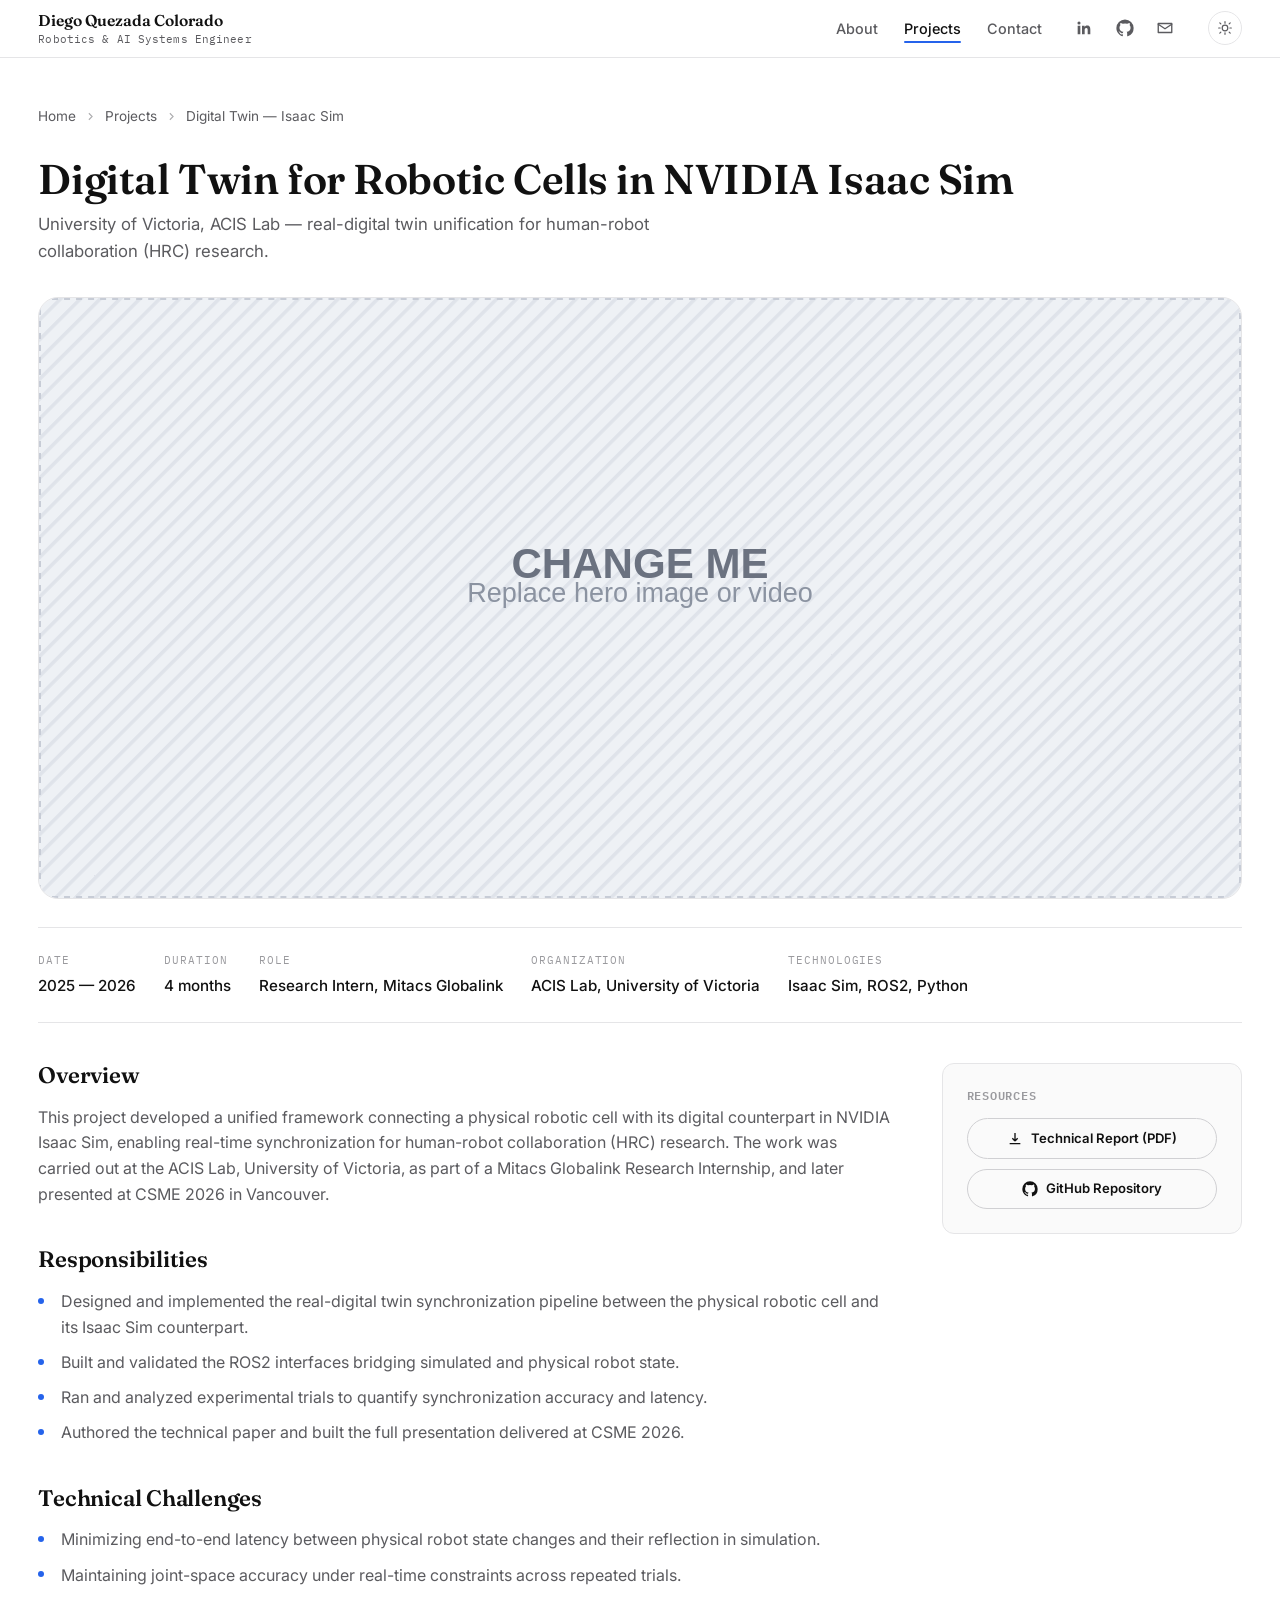
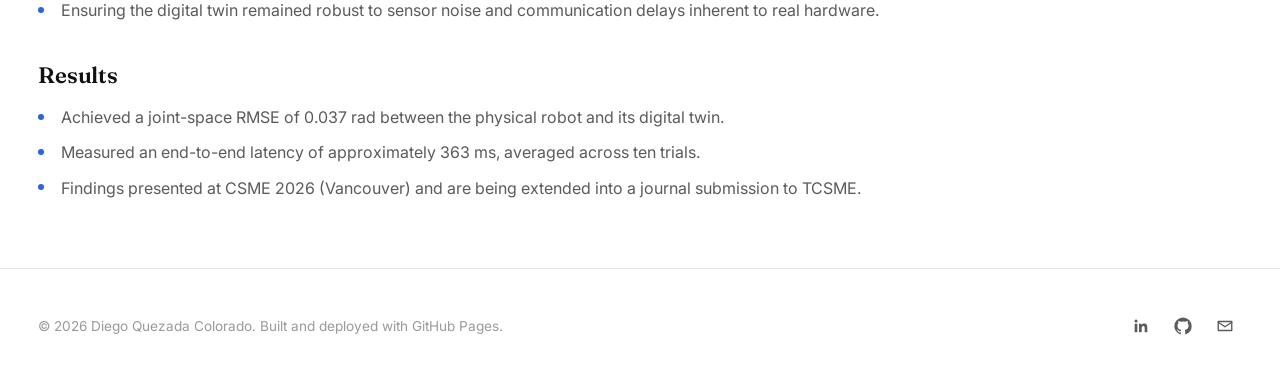
==== commit 52616203: "Update resources and multimedia content" ====
--- a/projects/digital-twin-isaac-sim/index.html
+++ b/projects/digital-twin-isaac-sim/index.html
@@ -42,7 +42,7 @@
         <div class="project-hero-media">
           <!-- REPLACE VIDEO: videos/projects/digital-twin-isaac-sim/hero.mp4 -->
           <img class="media-fallback" src="../../images/placeholders/media-16x8.svg" alt="digital-twin-isaac-sim project hero preview — replace with a demo video or photo" />
-          <video muted loop playsinline data-video-src="../../videos/projects/digital-twin-isaac-sim/hero.mp4"></video>
+          <video muted loop playsinline data-video-src="../../videos/projects/digital-twin-isaac-sim/demo.mp4"></video>
         </div>
 
         <div class="project-meta-row">
@@ -105,21 +105,7 @@
               <li>Findings presented at CSME 2026 (Vancouver) and are being extended into a journal submission to TCSME.</li>
             </ul>
 
-            <h2>Gallery</h2>
-            <div class="gallery-grid">
-              <div class="gallery-item">
-                <img src="../../images/projects/digital-twin-isaac-sim/01.jpg" data-fallback="../../images/placeholders/gallery-4x3.svg" alt="digital-twin-isaac-sim project photo 01 — replace with a real screenshot or photo" />
-              </div>
-              <div class="gallery-item">
-                <img src="../../images/projects/digital-twin-isaac-sim/02.jpg" data-fallback="../../images/placeholders/gallery-4x3.svg" alt="digital-twin-isaac-sim project photo 02 — replace with a real screenshot or photo" />
-              </div>
-              <div class="gallery-item">
-                <img src="../../images/projects/digital-twin-isaac-sim/03.jpg" data-fallback="../../images/placeholders/gallery-4x3.svg" alt="digital-twin-isaac-sim project photo 03 — replace with a real screenshot or photo" />
-              </div>
-              <div class="gallery-item">
-                <img src="../../images/projects/digital-twin-isaac-sim/04.jpg" data-fallback="../../images/placeholders/gallery-4x3.svg" alt="digital-twin-isaac-sim project photo 04 — replace with a real screenshot or photo" />
-              </div>
-            </div>
+          
 
           </div>
 
@@ -128,11 +114,11 @@
               <h3>Resources</h3>
               <div class="sidebar-btn-list">
                 <!-- Placeholder: upload PDF to res/ and update href -->
-                <a href="../../res/digital-twin-isaac-sim-report.pdf" class="btn btn-outline btn-sm">
+                <a href="../../res/Conference Paper CSME 2026.pdf" class="btn btn-outline btn-sm">
                   <svg viewBox="0 0 24 24" fill="none" stroke="currentColor" stroke-width="2"><path d="M12 3v12m0 0l-4-4m4 4l4-4M4 19h16"/></svg>
                   Technical Report (PDF)
                 </a>
-                <a href="https://github.com/diegoquezadaco" target="_blank" rel="noopener noreferrer" class="btn btn-outline btn-sm">
+                <a href="https://github.com/diegoquezadaco/rc_ws" target="_blank" rel="noopener noreferrer" class="btn btn-outline btn-sm">
                   <svg viewBox="0 0 24 24" fill="currentColor"><path d="M12 .5A11.5 11.5 0 0 0 .5 12c0 5.1 3.29 9.42 7.86 10.95.57.1.78-.25.78-.55v-1.94c-3.2.7-3.88-1.54-3.88-1.54-.52-1.33-1.28-1.68-1.28-1.68-1.04-.72.08-.7.08-.7 1.15.08 1.76 1.19 1.76 1.19 1.03 1.76 2.7 1.25 3.36.96.1-.75.4-1.25.73-1.53-2.56-.29-5.25-1.28-5.25-5.7 0-1.26.45-2.29 1.19-3.1-.12-.29-.52-1.47.11-3.06 0 0 .97-.31 3.18 1.18a11.1 11.1 0 0 1 5.8 0c2.2-1.49 3.17-1.18 3.17-1.18.64 1.59.24 2.77.12 3.06.74.81 1.18 1.84 1.18 3.1 0 4.43-2.7 5.4-5.27 5.69.42.36.78 1.07.78 2.16v3.2c0 .3.2.66.79.55A11.5 11.5 0 0 0 23.5 12 11.5 11.5 0 0 0 12 .5z"/></svg>
                   GitHub Repository
                 </a>
--- a/css/style.css
+++ b/css/style.css
@@ -399,7 +399,7 @@
 
 .hero-photo {
   width: 100%;
-  max-width: 220px;
+  max-width: 280px;
   margin-left: auto;
   aspect-ratio: 1 / 1.05;
   border-radius: var(--radius-md);
